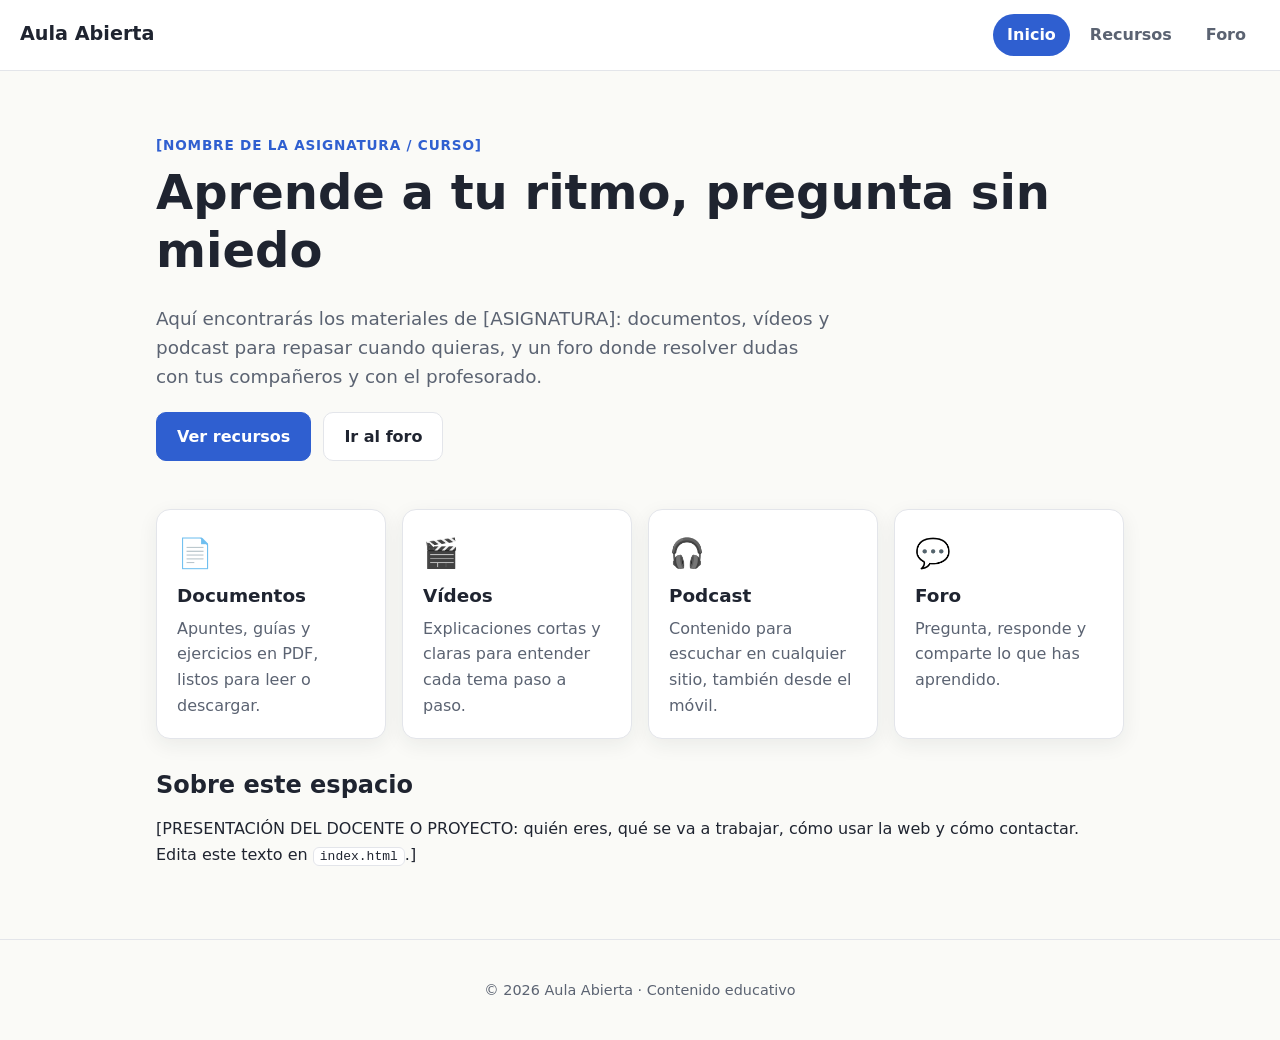
==== index.html @ 2102c12e "Añade la web educativa (inicio, recursos y foro) Co-Authored-By: Claude Sonnet 5.5 <noreply@anthropi" ====
<!DOCTYPE html>
<html lang="es">
<head>
  <meta charset="UTF-8">
  <meta name="viewport" content="width=device-width, initial-scale=1">
  <title>Aula Abierta · Inicio</title>
  <meta name="description" content="Web educativa con materiales didácticos y un foro para resolver dudas.">
  <link rel="stylesheet" href="css/styles.css">
</head>
<body>
  <header class="site-header">
    <a class="brand" href="index.html">Aula Abierta</a>
    <nav aria-label="Principal">
      <a href="index.html" aria-current="page">Inicio</a>
      <a href="recursos.html">Recursos</a>
      <a href="foro.html">Foro</a>
    </nav>
  </header>

  <main>
    <section class="hero">
      <p class="eyebrow">[NOMBRE DE LA ASIGNATURA / CURSO]</p>
      <h1>Aprende a tu ritmo, pregunta sin miedo</h1>
      <p class="lead">
        Aquí encontrarás los materiales de [ASIGNATURA]: documentos, vídeos y podcast
        para repasar cuando quieras, y un foro donde resolver dudas con tus compañeros y con el profesorado.
      </p>
      <div class="actions">
        <a class="btn primary" href="recursos.html">Ver recursos</a>
        <a class="btn" href="foro.html">Ir al foro</a>
      </div>
    </section>

    <section class="cards" aria-label="Qué encontrarás">
      <article class="card">
        <span class="icon" aria-hidden="true">📄</span>
        <h2>Documentos</h2>
        <p>Apuntes, guías y ejercicios en PDF, listos para leer o descargar.</p>
      </article>
      <article class="card">
        <span class="icon" aria-hidden="true">🎬</span>
        <h2>Vídeos</h2>
        <p>Explicaciones cortas y claras para entender cada tema paso a paso.</p>
      </article>
      <article class="card">
        <span class="icon" aria-hidden="true">🎧</span>
        <h2>Podcast</h2>
        <p>Contenido para escuchar en cualquier sitio, también desde el móvil.</p>
      </article>
      <article class="card">
        <span class="icon" aria-hidden="true">💬</span>
        <h2>Foro</h2>
        <p>Pregunta, responde y comparte lo que has aprendido.</p>
      </article>
    </section>

    <section class="about">
      <h2>Sobre este espacio</h2>
      <p>
        [PRESENTACIÓN DEL DOCENTE O PROYECTO: quién eres, qué se va a trabajar, cómo usar la web
        y cómo contactar. Edita este texto en <code>index.html</code>.]
      </p>
    </section>
  </main>

  <footer class="site-footer">
    <p>© <span id="year"></span> Aula Abierta · Contenido educativo</p>
  </footer>
  <script src="js/main.js"></script>
</body>
</html>
---- css/styles.css ----
:root {
  --bg: #fafaf7;
  --surface: #ffffff;
  --text: #1f2430;
  --muted: #5b6372;
  --primary: #2f5fd0;
  --primary-ink: #ffffff;
  --accent: #f2b134;
  --border: #e3e5ea;
  --radius: 14px;
  --shadow: 0 6px 20px rgba(31, 36, 48, .07);
}
@media (prefers-color-scheme: dark) {
  :root {
    --bg: #14171f;
    --surface: #1d212c;
    --text: #eceef3;
    --muted: #a3abbb;
    --primary: #7da2ff;
    --primary-ink: #0e1220;
    --border: #2b3040;
    --shadow: none;
  }
}
* { box-sizing: border-box; }
html { scroll-behavior: smooth; }
body {
  margin: 0;
  font-family: system-ui, -apple-system, "Segoe UI", Roboto, sans-serif;
  background: var(--bg);
  color: var(--text);
  line-height: 1.6;
}
main { max-width: 1000px; margin: 0 auto; padding: 24px 16px 56px; }
h1, h2, h3 { line-height: 1.2; margin: 0 0 .5em; }
h1 { font-size: clamp(1.9rem, 5vw, 3rem); }
a { color: var(--primary); }

.site-header {
  display: flex; flex-wrap: wrap; gap: 8px 24px;
  align-items: center; justify-content: space-between;
  padding: 14px 20px; background: var(--surface);
  border-bottom: 1px solid var(--border);
  position: sticky; top: 0; z-index: 10;
}
.brand { font-weight: 800; font-size: 1.2rem; text-decoration: none; color: var(--text); }
.site-header nav { display: flex; gap: 6px; }
.site-header nav a {
  padding: 8px 14px; border-radius: 999px; text-decoration: none; color: var(--muted); font-weight: 600;
}
.site-header nav a:hover { background: var(--bg); color: var(--text); }
.site-header nav a[aria-current="page"] { background: var(--primary); color: var(--primary-ink); }

.hero { padding: 40px 0 24px; }
.eyebrow { color: var(--primary); font-weight: 700; letter-spacing: .06em; text-transform: uppercase; font-size: .85rem; margin: 0 0 8px; }
.lead { font-size: 1.15rem; color: var(--muted); max-width: 680px; }
.actions { display: flex; flex-wrap: wrap; gap: 12px; margin-top: 20px; }
.btn {
  display: inline-block; padding: 11px 20px; border-radius: 10px;
  border: 1.5px solid var(--border); background: var(--surface);
  color: var(--text); text-decoration: none; font-weight: 700; cursor: pointer; font-size: 1rem;
}
.btn:hover { border-color: var(--primary); }
.btn.primary { background: var(--primary); color: var(--primary-ink); border-color: var(--primary); }
.btn.small { padding: 7px 12px; font-size: .9rem; }

.cards, .resource-grid {
  display: grid; gap: 16px;
  grid-template-columns: repeat(auto-fit, minmax(230px, 1fr));
  margin: 24px 0;
}
.card, .resource {
  background: var(--surface); border: 1px solid var(--border);
  border-radius: var(--radius); padding: 20px; box-shadow: var(--shadow);
}
.card .icon { font-size: 1.8rem; }
.card h2 { font-size: 1.15rem; margin-top: 8px; }
.card p { color: var(--muted); margin: 0; }

.about, .rules { margin-top: 32px; }
code { background: var(--surface); border: 1px solid var(--border); padding: 1px 6px; border-radius: 6px; }

.page-title { padding: 24px 0 8px; }

.filters { display: flex; flex-wrap: wrap; gap: 8px; margin: 8px 0 4px; }
.chip {
  padding: 8px 16px; border-radius: 999px; border: 1.5px solid var(--border);
  background: var(--surface); color: var(--text); font-weight: 600; cursor: pointer; font-size: .95rem;
}
.chip.active { background: var(--text); color: var(--bg); border-color: var(--text); }

.resource { display: flex; flex-direction: column; gap: 10px; }
.resource .tag {
  align-self: flex-start; font-size: .75rem; font-weight: 800; letter-spacing: .05em;
  text-transform: uppercase; padding: 3px 10px; border-radius: 999px; background: var(--accent); color: #2b2100;
}
.resource h3 { margin: 0; font-size: 1.1rem; }
.resource p { margin: 0; color: var(--muted); font-size: .95rem; }
.resource .links { display: flex; flex-wrap: wrap; gap: 8px; margin-top: auto; }
.resource iframe {
  width: 100%; aspect-ratio: 16 / 9; border: 0; border-radius: 10px; background: #000;
}
.resource audio { width: 100%; }
.resource .notice { font-size: .85rem; color: var(--muted); margin: 0; }
.resource.video { grid-column: span 2; }
@media (max-width: 560px) { .resource.video { grid-column: span 1; } }

.forum { margin: 24px 0; min-height: 200px; }
.planb { color: var(--muted); font-size: .95rem; }

.site-footer {
  text-align: center; color: var(--muted); padding: 24px 16px;
  border-top: 1px solid var(--border); font-size: .9rem;
}
:focus-visible { outline: 3px solid var(--accent); outline-offset: 2px; }
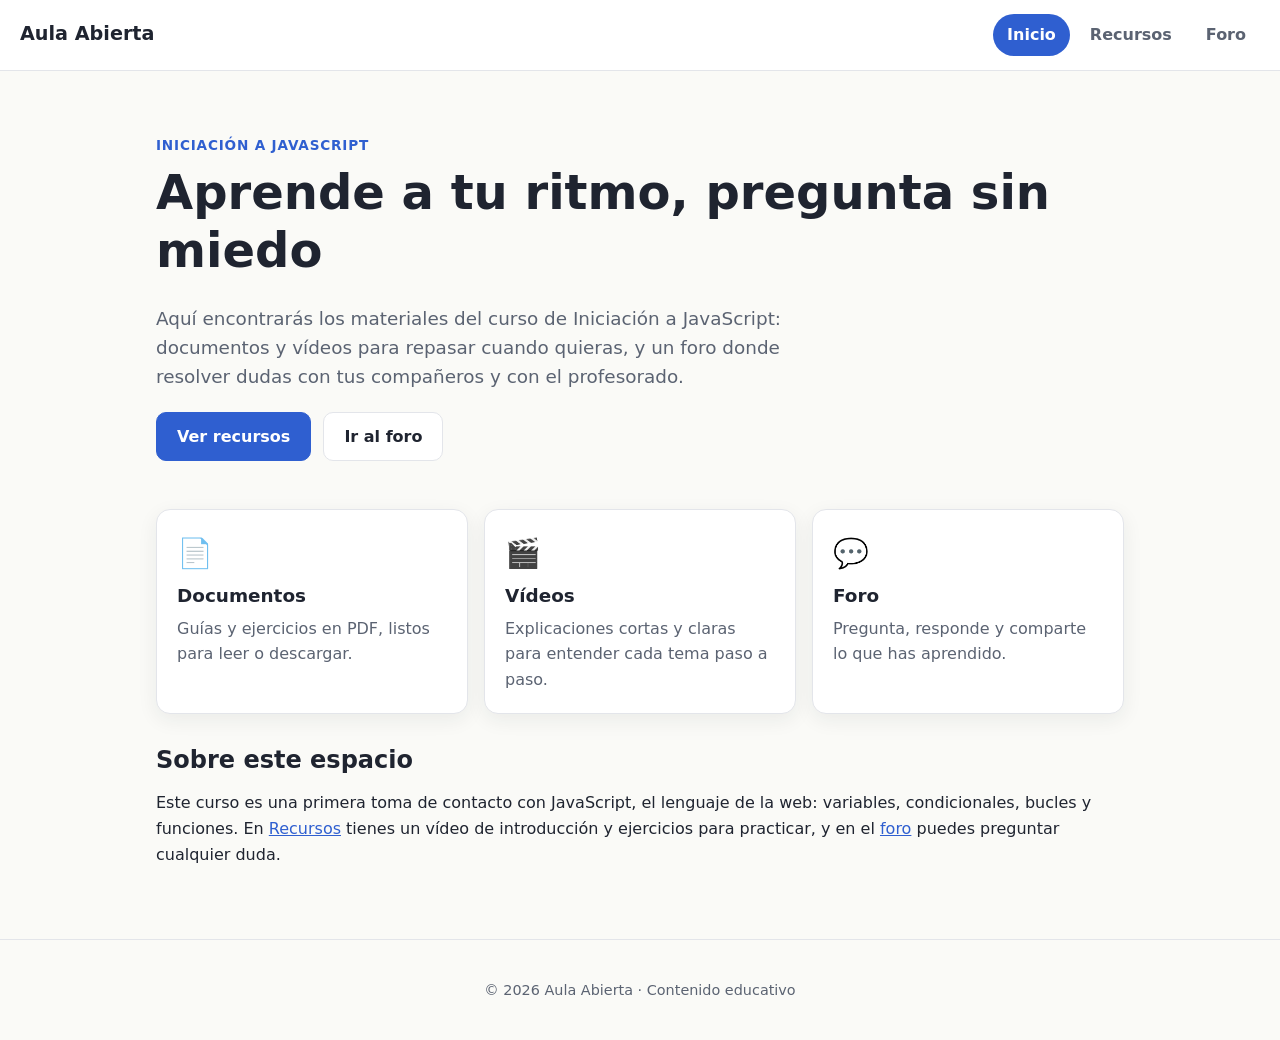
==== commit 36b0c60d: "Curso Iniciación a JavaScript: vídeo, PDF de ejercicios y sin podcast - Quita la sección de podcast " ====
--- a/index.html
+++ b/index.html
@@ -19,10 +19,10 @@
 
   <main>
     <section class="hero">
-      <p class="eyebrow">[NOMBRE DE LA ASIGNATURA / CURSO]</p>
+      <p class="eyebrow">Iniciación a JavaScript</p>
       <h1>Aprende a tu ritmo, pregunta sin miedo</h1>
       <p class="lead">
-        Aquí encontrarás los materiales de [ASIGNATURA]: documentos, vídeos y podcast
+        Aquí encontrarás los materiales del curso de Iniciación a JavaScript: documentos y vídeos
         para repasar cuando quieras, y un foro donde resolver dudas con tus compañeros y con el profesorado.
       </p>
       <div class="actions">
@@ -35,17 +35,12 @@
       <article class="card">
         <span class="icon" aria-hidden="true">📄</span>
         <h2>Documentos</h2>
-        <p>Apuntes, guías y ejercicios en PDF, listos para leer o descargar.</p>
+        <p>Guías y ejercicios en PDF, listos para leer o descargar.</p>
       </article>
       <article class="card">
         <span class="icon" aria-hidden="true">🎬</span>
         <h2>Vídeos</h2>
         <p>Explicaciones cortas y claras para entender cada tema paso a paso.</p>
-      </article>
-      <article class="card">
-        <span class="icon" aria-hidden="true">🎧</span>
-        <h2>Podcast</h2>
-        <p>Contenido para escuchar en cualquier sitio, también desde el móvil.</p>
       </article>
       <article class="card">
         <span class="icon" aria-hidden="true">💬</span>
@@ -57,8 +52,10 @@
     <section class="about">
       <h2>Sobre este espacio</h2>
       <p>
-        [PRESENTACIÓN DEL DOCENTE O PROYECTO: quién eres, qué se va a trabajar, cómo usar la web
-        y cómo contactar. Edita este texto en <code>index.html</code>.]
+        Este curso es una primera toma de contacto con JavaScript, el lenguaje de la web:
+        variables, condicionales, bucles y funciones. En <a href="recursos.html">Recursos</a> tienes un vídeo
+        de introducción y ejercicios para practicar, y en el <a href="foro.html">foro</a> puedes preguntar
+        cualquier duda.
       </p>
     </section>
   </main>
--- a/css/styles.css
+++ b/css/styles.css
@@ -100,7 +100,6 @@
 .resource iframe {
   width: 100%; aspect-ratio: 16 / 9; border: 0; border-radius: 10px; background: #000;
 }
-.resource audio { width: 100%; }
 .resource .notice { font-size: .85rem; color: var(--muted); margin: 0; }
 .resource.video { grid-column: span 2; }
 @media (max-width: 560px) { .resource.video { grid-column: span 1; } }
